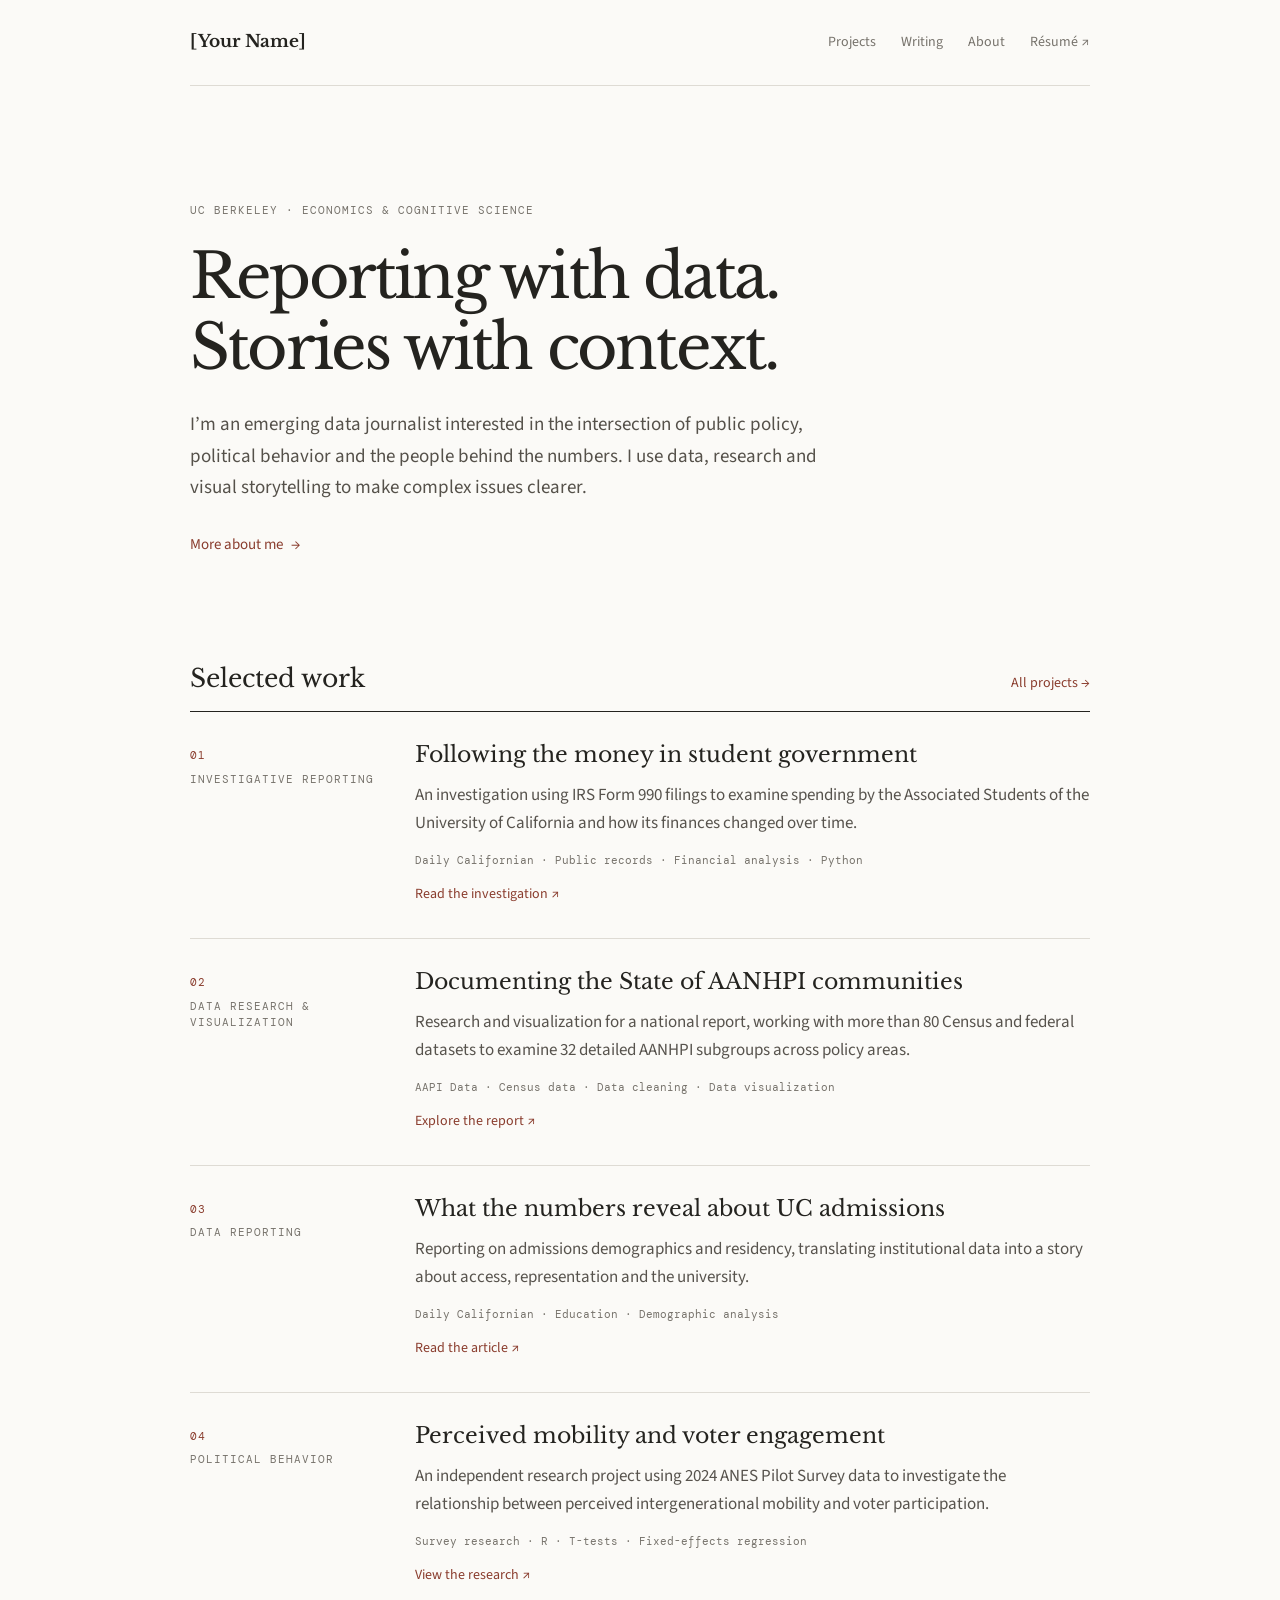
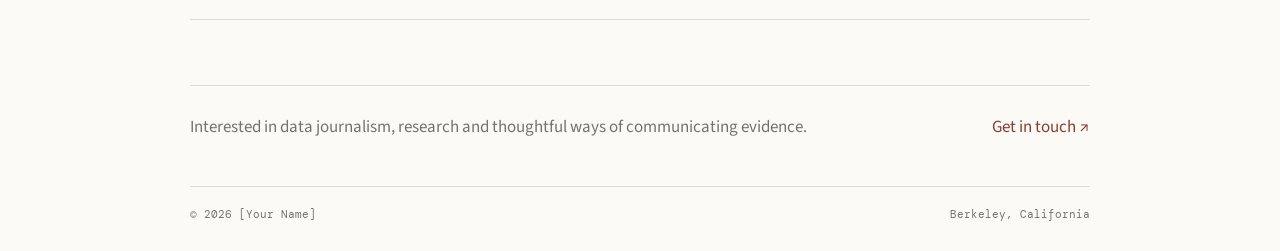
==== index.html @ c2af5e0e "Add files via upload" ====
<!doctype html>
<html lang="en">
<head>
  <meta charset="utf-8">
  <meta name="viewport" content="width=device-width, initial-scale=1">
  <meta name="description" content="Data journalism, research and visual storytelling by [Your Name].">
  <title>[Your Name] — Data Journalism & Research</title>
  <link rel="stylesheet" href="style.css">
</head>
<body>
  <header class="site-header">
    <a class="wordmark" href="index.html">[Your Name]</a>
    <nav aria-label="Main navigation">
      <a href="projects.html">Projects</a>
      <a href="writing.html">Writing</a>
      <a href="about.html">About</a>
      <a href="[RESUME_URL]">Résumé ↗</a>
    </nav>
  </header>

  <main>
    <section class="intro">
      <p class="eyebrow">UC BERKELEY · ECONOMICS & COGNITIVE SCIENCE</p>
      <h1>Reporting with data.<br>Stories with context.</h1>
      <p class="dek">I’m an emerging data journalist interested in the intersection of public policy, political behavior and the people behind the numbers. I use data, research and visual storytelling to make complex issues clearer.</p>
      <p class="text-link"><a href="about.html">More about me <span>→</span></a></p>
    </section>

    <section class="section-block">
      <div class="section-heading">
        <h2>Selected work</h2>
        <a href="projects.html">All projects →</a>
      </div>

      <article class="project-row">
        <div class="project-meta"><span>01</span><span>INVESTIGATIVE REPORTING</span></div>
        <div class="project-content">
          <h3><a href="[ASUC_ARTICLE_URL]">Following the money in student government</a></h3>
          <p>An investigation using IRS Form 990 filings to examine spending by the Associated Students of the University of California and how its finances changed over time.</p>
          <p class="tags">Daily Californian · Public records · Financial analysis · Python</p>
          <a class="small-link" href="[ASUC_ARTICLE_URL]">Read the investigation ↗</a>
        </div>
      </article>

      <article class="project-row">
        <div class="project-meta"><span>02</span><span>DATA RESEARCH & VISUALIZATION</span></div>
        <div class="project-content">
          <h3><a href="[AAPI_REPORT_URL]">Documenting the State of AANHPI communities</a></h3>
          <p>Research and visualization for a national report, working with more than 80 Census and federal datasets to examine 32 detailed AANHPI subgroups across policy areas.</p>
          <p class="tags">AAPI Data · Census data · Data cleaning · Data visualization</p>
          <a class="small-link" href="[AAPI_REPORT_URL]">Explore the report ↗</a>
        </div>
      </article>

      <article class="project-row">
        <div class="project-meta"><span>03</span><span>DATA REPORTING</span></div>
        <div class="project-content">
          <h3><a href="[ADMISSIONS_ARTICLE_URL]">What the numbers reveal about UC admissions</a></h3>
          <p>Reporting on admissions demographics and residency, translating institutional data into a story about access, representation and the university.</p>
          <p class="tags">Daily Californian · Education · Demographic analysis</p>
          <a class="small-link" href="[ADMISSIONS_ARTICLE_URL]">Read the article ↗</a>
        </div>
      </article>

      <article class="project-row">
        <div class="project-meta"><span>04</span><span>POLITICAL BEHAVIOR</span></div>
        <div class="project-content">
          <h3><a href="[ANES_PROJECT_URL]">Perceived mobility and voter engagement</a></h3>
          <p>An independent research project using 2024 ANES Pilot Survey data to investigate the relationship between perceived intergenerational mobility and voter participation.</p>
          <p class="tags">Survey research · R · T-tests · Fixed-effects regression</p>
          <a class="small-link" href="[ANES_PROJECT_URL]">View the research <span>↗</span></a>
        </div>
      </article>
    </section>

    <section class="closing-note">
      <p>Interested in data journalism, research and thoughtful ways of communicating evidence.</p>
      <a href="mailto:[EMAIL_ADDRESS]">Get in touch ↗</a>
    </section>
  </main>

  <footer>
    <span>© 2026 [Your Name]</span>
    <span>Berkeley, California</span>
  </footer>
</body>
</html>
---- style.css ----
@import url('https://fonts.googleapis.com/css2?family=DM+Mono:wght@400;500&family=Libre+Baskerville:wght@400;700&family=Source+Sans+3:wght@400;500;600;700&display=swap');

:root {
  --paper: #fbfaf7;
  --ink: #24231f;
  --muted: #77736c;
  --rule: #dedbd4;
  --accent: #8a3d2e;
  --serif: "Libre Baskerville", Georgia, serif;
  --sans: "Source Sans 3", Arial, sans-serif;
  --mono: "DM Mono", monospace;
}
* { box-sizing: border-box; }
html { scroll-behavior: smooth; }
body { margin: 0; background: var(--paper); color: var(--ink); font-family: var(--sans); font-size: 17px; line-height: 1.65; }
a { color: inherit; text-decoration-thickness: 1px; text-underline-offset: 4px; }
a:hover { color: var(--accent); }
.site-header, main, footer { width: min(900px, calc(100% - 48px)); margin-inline: auto; }
.site-header { min-height: 86px; display: flex; justify-content: space-between; align-items: center; gap: 24px; border-bottom: 1px solid var(--rule); }
.wordmark { font-family: var(--serif); font-size: 17px; font-weight: 700; text-decoration: none; white-space: nowrap; }
nav { display: flex; gap: 25px; flex-wrap: wrap; }
nav a { color: var(--muted); font-size: 14px; text-decoration: none; }
nav a[aria-current="page"] { color: var(--ink); }
.intro { padding: 105px 0 90px; max-width: 710px; }
.eyebrow, .project-meta, .writing-date { color: var(--muted); font: 11px/1.5 var(--mono); letter-spacing: .09em; }
h1, h2, h3 { margin-top: 0; }
h1 { font: 400 clamp(38px, 6vw, 62px)/1.16 var(--serif); letter-spacing: -.045em; margin: 22px 0 25px; }
.dek { max-width: 650px; color: #55514a; font-size: 19px; line-height: 1.65; }
.text-link { margin-top: 30px; font-size: 15px; }
.text-link a, .small-link { color: var(--accent); text-decoration: none; }
.text-link span { padding-left: 5px; }
.section-block { padding: 0 0 65px; }
.section-heading { display: flex; align-items: baseline; justify-content: space-between; border-bottom: 1px solid var(--ink); margin-bottom: 0; }
.section-heading h2 { font: 400 25px var(--serif); margin-bottom: 17px; }
.section-heading > a { font-size: 14px; color: var(--accent); text-decoration: none; }
.project-row { display: grid; grid-template-columns: 190px 1fr; gap: 35px; padding: 28px 0 31px; border-bottom: 1px solid var(--rule); }
.project-meta { display: flex; flex-direction: column; gap: 7px; padding-top: 7px; }
.project-meta span:first-child { color: var(--accent); }
.project-content h2, .project-content h3 { font: 400 22px/1.4 var(--serif); margin: 0 0 10px; }
.project-content h2 a, .project-content h3 a { text-decoration: none; }
.project-content p { margin: 0 0 12px; color: #57534d; }
.project-content .tags { font: 11px var(--mono); color: var(--muted); margin-top: 16px; }
.small-link { display: inline-block; font-size: 14px; margin-top: 3px; }
.closing-note { border-top: 1px solid var(--rule); padding: 27px 0 45px; display: flex; justify-content: space-between; gap: 25px; align-items: baseline; }
.closing-note p { color: var(--muted); margin: 0; }
.closing-note a { color: var(--accent); white-space: nowrap; text-decoration: none; }
footer { border-top: 1px solid var(--rule); padding: 20px 0 30px; display: flex; justify-content: space-between; color: var(--muted); font: 11px var(--mono); }
.page-intro { padding: 85px 0 55px; }
.page-intro h1 { margin-bottom: 18px; }
.page-intro .dek { font-size: 18px; }
.writing-list article { padding: 25px 0 27px; border-bottom: 1px solid var(--rule); }
.writing-date { margin: 0 0 10px; }
.writing-list h2 { font: 400 22px/1.4 var(--serif); margin: 0 0 8px; }
.writing-list h2 a { text-decoration: none; }
.writing-list article > p:last-child { color: #57534d; margin: 0; }
.about-copy { max-width: 690px; padding-bottom: 70px; }
.about-copy p { color: #514e48; }
.about-copy h2 { font: 400 23px var(--serif); margin: 42px 0 12px; }
.skills { font-size: 15px; }
@media (max-width: 650px) {
  .site-header { align-items: flex-start; flex-direction: column; padding: 22px 0 17px; gap: 14px; }
  nav { gap: 17px; }
  .intro { padding: 75px 0 65px; }
  .project-row { grid-template-columns: 1fr; gap: 10px; padding: 23px 0; }
  .project-meta { flex-direction: row; gap: 14px; }
  .closing-note { flex-direction: column; gap: 10px; }
  footer { gap: 12px; flex-wrap: wrap; }
}
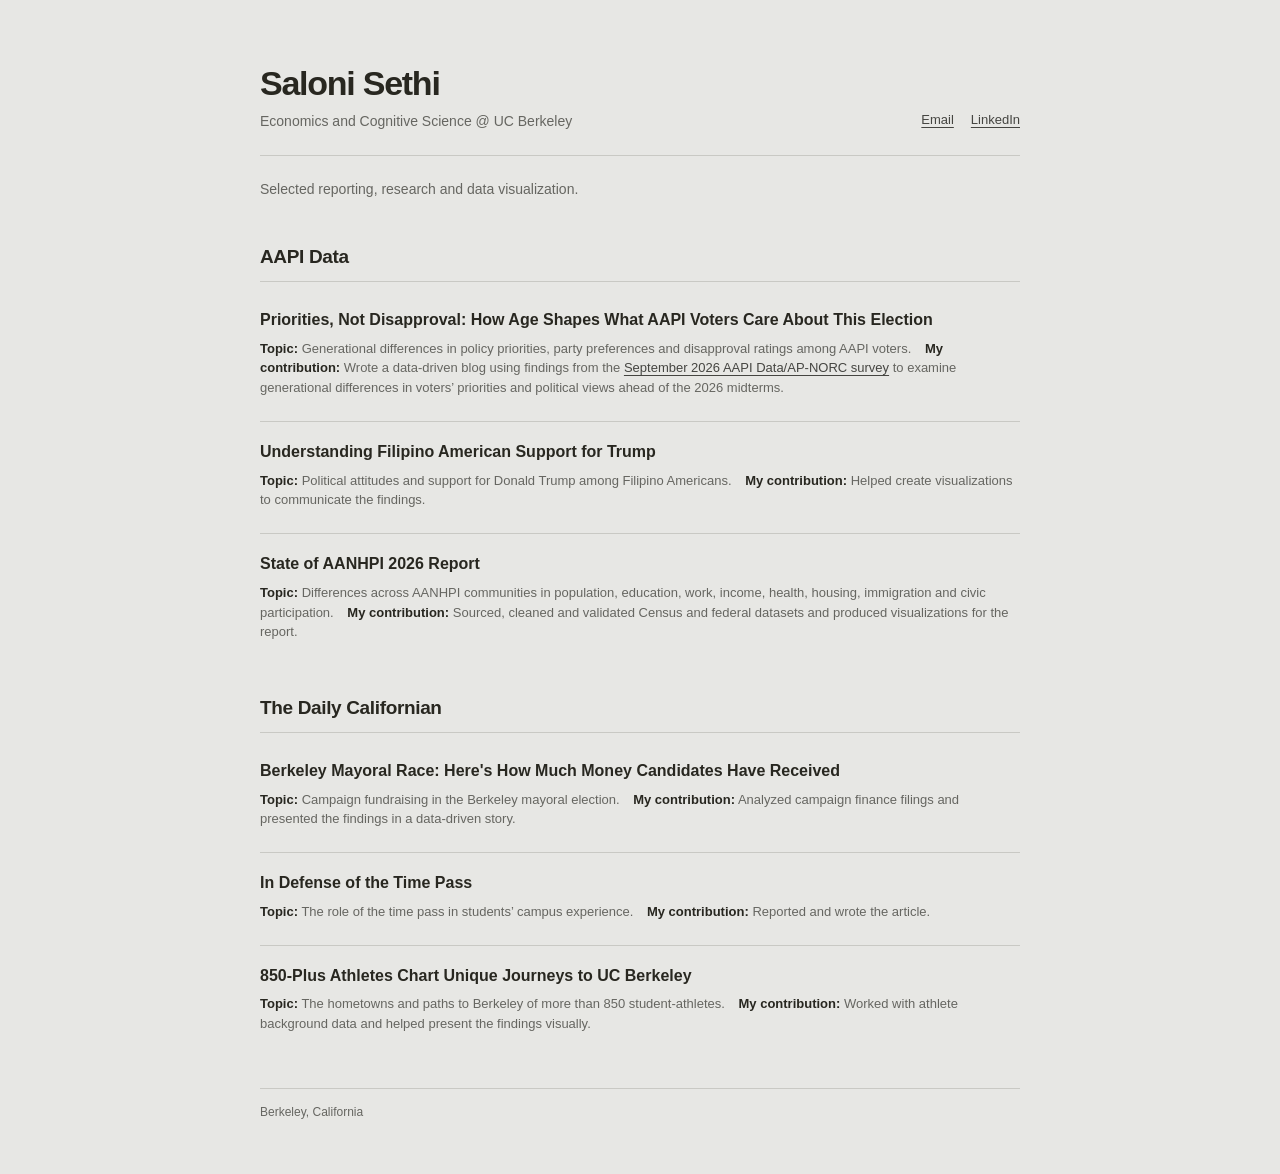
==== commit ac6f9871: "Add files via upload" ====
--- a/index.html
+++ b/index.html
@@ -3,85 +3,66 @@
 <head>
   <meta charset="utf-8">
   <meta name="viewport" content="width=device-width, initial-scale=1">
-  <meta name="description" content="Data journalism, research and visual storytelling by [Your Name].">
-  <title>[Your Name] — Data Journalism & Research</title>
+  <meta name="description" content="Selected reporting, data work and visualizations by Saloni Sethi.">
+  <title>Saloni Sethi</title>
   <link rel="stylesheet" href="style.css">
 </head>
 <body>
-  <header class="site-header">
-    <a class="wordmark" href="index.html">[Your Name]</a>
-    <nav aria-label="Main navigation">
-      <a href="projects.html">Projects</a>
-      <a href="writing.html">Writing</a>
-      <a href="about.html">About</a>
-      <a href="[RESUME_URL]">Résumé ↗</a>
-    </nav>
-  </header>
+  <main class="page">
+    <header class="masthead">
+      <div>
+        <h1>Saloni Sethi</h1>
+        <p class="subtitle">Economics and Cognitive Science @ UC Berkeley</p>
+      </div>
+      <nav aria-label="Contact links">
+        <a href="mailto:saloni.1sethi@gmail.com">Email</a>
+        <a href="https://www.linkedin.com/in/saloni-sethi720">LinkedIn</a>
+      </nav>
+    </header>
 
-  <main>
-    <section class="intro">
-      <p class="eyebrow">UC BERKELEY · ECONOMICS & COGNITIVE SCIENCE</p>
-      <h1>Reporting with data.<br>Stories with context.</h1>
-      <p class="dek">I’m an emerging data journalist interested in the intersection of public policy, political behavior and the people behind the numbers. I use data, research and visual storytelling to make complex issues clearer.</p>
-      <p class="text-link"><a href="about.html">More about me <span>→</span></a></p>
+    <p class="intro">Selected reporting, research and data visualization.</p>
+
+    <section aria-labelledby="aapi-heading">
+      <h2 id="aapi-heading">AAPI Data</h2>
+      <div class="work-list">
+        <article class="work">
+          <h3><a href="https://aapidata.com/blog/priorities-not-disapproval-how-age-shapes-what-aapi-voters-care-about-this-election/">Priorities, Not Disapproval: How Age Shapes What AAPI Voters Care About This Election</a></h3>
+          <p><span class="label">Topic:</span> Generational differences in policy priorities, party preferences and disapproval ratings among AAPI voters. <span class="label contribution-label">My contribution:</span> Wrote a data-driven blog using findings from the <a href="https://aapidata.com/surveys/aapi-data-ap-norc-survey-october-2026">September 2026 AAPI Data/AP-NORC survey</a> to examine generational differences in voters’ priorities and political views ahead of the 2026 midterms.</p>
+        </article>
+
+        <article class="work">
+          <h3><a href="https://aapidata.com/blog/understanding-filipino-american-support-for-trump">Understanding Filipino American Support for Trump</a></h3>
+          <p><span class="label">Topic:</span> Political attitudes and support for Donald Trump among Filipino Americans. <span class="label contribution-label">My contribution:</span> Helped create visualizations to communicate the findings.</p>
+        </article>
+
+        <article class="work">
+          <h3><a href="https://aapidata.com/featured/state-of-aanhpis-report-2026/#findings-demo">State of AANHPI 2026 Report</a></h3>
+          <p><span class="label">Topic:</span> Differences across AANHPI communities in population, education, work, income, health, housing, immigration and civic participation. <span class="label contribution-label">My contribution:</span> Sourced, cleaned and validated Census and federal datasets and produced visualizations for the report.</p>
+        </article>
+      </div>
     </section>
 
-    <section class="section-block">
-      <div class="section-heading">
-        <h2>Selected work</h2>
-        <a href="projects.html">All projects →</a>
+    <section aria-labelledby="dailycal-heading">
+      <h2 id="dailycal-heading">The Daily Californian</h2>
+      <div class="work-list">
+        <article class="work">
+          <h3><a href="https://www.dailycal.org/news/city/elections/berkeley-mayoral-race-here-s-how-much-money-candidates-have-received/article_59c3276c-9a37-11ef-8876-6bbfaab91cd0.html">Berkeley Mayoral Race: Here's How Much Money Candidates Have Received</a></h3>
+          <p><span class="label">Topic:</span> Campaign fundraising in the Berkeley mayoral election. <span class="label contribution-label">My contribution:</span> Analyzed campaign finance filings and presented the findings in a data-driven story.</p>
+        </article>
+
+        <article class="work">
+          <h3><a href="https://www.dailycal.org/in-defense-of-the-time-pass/article_cc01be90-e2e9-4aae-90ae-5d564c767280.html">In Defense of the Time Pass</a></h3>
+          <p><span class="label">Topic:</span> The role of the time pass in students’ campus experience. <span class="label contribution-label">My contribution:</span> Reported and wrote the article.</p>
+        </article>
+
+        <article class="work">
+          <h3><a href="https://www.dailycal.org/projects/campus/850-plus-athletes-chart-unique-journeys-to-uc-berkeley/article_7583424e-1a75-4bae-b1a7-0040a3320d02.html">850-Plus Athletes Chart Unique Journeys to UC Berkeley</a></h3>
+          <p><span class="label">Topic:</span> The hometowns and paths to Berkeley of more than 850 student-athletes. <span class="label contribution-label">My contribution:</span> Worked with athlete background data and helped present the findings visually.</p>
+        </article>
       </div>
-
-      <article class="project-row">
-        <div class="project-meta"><span>01</span><span>INVESTIGATIVE REPORTING</span></div>
-        <div class="project-content">
-          <h3><a href="[ASUC_ARTICLE_URL]">Following the money in student government</a></h3>
-          <p>An investigation using IRS Form 990 filings to examine spending by the Associated Students of the University of California and how its finances changed over time.</p>
-          <p class="tags">Daily Californian · Public records · Financial analysis · Python</p>
-          <a class="small-link" href="[ASUC_ARTICLE_URL]">Read the investigation ↗</a>
-        </div>
-      </article>
-
-      <article class="project-row">
-        <div class="project-meta"><span>02</span><span>DATA RESEARCH & VISUALIZATION</span></div>
-        <div class="project-content">
-          <h3><a href="[AAPI_REPORT_URL]">Documenting the State of AANHPI communities</a></h3>
-          <p>Research and visualization for a national report, working with more than 80 Census and federal datasets to examine 32 detailed AANHPI subgroups across policy areas.</p>
-          <p class="tags">AAPI Data · Census data · Data cleaning · Data visualization</p>
-          <a class="small-link" href="[AAPI_REPORT_URL]">Explore the report ↗</a>
-        </div>
-      </article>
-
-      <article class="project-row">
-        <div class="project-meta"><span>03</span><span>DATA REPORTING</span></div>
-        <div class="project-content">
-          <h3><a href="[ADMISSIONS_ARTICLE_URL]">What the numbers reveal about UC admissions</a></h3>
-          <p>Reporting on admissions demographics and residency, translating institutional data into a story about access, representation and the university.</p>
-          <p class="tags">Daily Californian · Education · Demographic analysis</p>
-          <a class="small-link" href="[ADMISSIONS_ARTICLE_URL]">Read the article ↗</a>
-        </div>
-      </article>
-
-      <article class="project-row">
-        <div class="project-meta"><span>04</span><span>POLITICAL BEHAVIOR</span></div>
-        <div class="project-content">
-          <h3><a href="[ANES_PROJECT_URL]">Perceived mobility and voter engagement</a></h3>
-          <p>An independent research project using 2024 ANES Pilot Survey data to investigate the relationship between perceived intergenerational mobility and voter participation.</p>
-          <p class="tags">Survey research · R · T-tests · Fixed-effects regression</p>
-          <a class="small-link" href="[ANES_PROJECT_URL]">View the research <span>↗</span></a>
-        </div>
-      </article>
     </section>
 
-    <section class="closing-note">
-      <p>Interested in data journalism, research and thoughtful ways of communicating evidence.</p>
-      <a href="mailto:[EMAIL_ADDRESS]">Get in touch ↗</a>
-    </section>
+    <footer>Berkeley, California</footer>
   </main>
-
-  <footer>
-    <span>© 2026 [Your Name]</span>
-    <span>Berkeley, California</span>
-  </footer>
 </body>
 </html>
--- a/style.css
+++ b/style.css
@@ -1,68 +1,72 @@
-@import url('https://fonts.googleapis.com/css2?family=DM+Mono:wght@400;500&family=Libre+Baskerville:wght@400;700&family=Source+Sans+3:wght@400;500;600;700&display=swap');
-
 :root {
-  --paper: #fbfaf7;
-  --ink: #24231f;
-  --muted: #77736c;
-  --rule: #dedbd4;
-  --accent: #8a3d2e;
-  --serif: "Libre Baskerville", Georgia, serif;
-  --sans: "Source Sans 3", Arial, sans-serif;
-  --mono: "DM Mono", monospace;
+  color-scheme: light;
+  --paper: #e7e7e4;
+  --ink: #282720;
+  --muted: #666661;
+  --rule: #c9c9c4;
+  --link: #454541;
 }
 * { box-sizing: border-box; }
-html { scroll-behavior: smooth; }
-body { margin: 0; background: var(--paper); color: var(--ink); font-family: var(--sans); font-size: 17px; line-height: 1.65; }
-a { color: inherit; text-decoration-thickness: 1px; text-underline-offset: 4px; }
-a:hover { color: var(--accent); }
-.site-header, main, footer { width: min(900px, calc(100% - 48px)); margin-inline: auto; }
-.site-header { min-height: 86px; display: flex; justify-content: space-between; align-items: center; gap: 24px; border-bottom: 1px solid var(--rule); }
-.wordmark { font-family: var(--serif); font-size: 17px; font-weight: 700; text-decoration: none; white-space: nowrap; }
-nav { display: flex; gap: 25px; flex-wrap: wrap; }
-nav a { color: var(--muted); font-size: 14px; text-decoration: none; }
-nav a[aria-current="page"] { color: var(--ink); }
-.intro { padding: 105px 0 90px; max-width: 710px; }
-.eyebrow, .project-meta, .writing-date { color: var(--muted); font: 11px/1.5 var(--mono); letter-spacing: .09em; }
-h1, h2, h3 { margin-top: 0; }
-h1 { font: 400 clamp(38px, 6vw, 62px)/1.16 var(--serif); letter-spacing: -.045em; margin: 22px 0 25px; }
-.dek { max-width: 650px; color: #55514a; font-size: 19px; line-height: 1.65; }
-.text-link { margin-top: 30px; font-size: 15px; }
-.text-link a, .small-link { color: var(--accent); text-decoration: none; }
-.text-link span { padding-left: 5px; }
-.section-block { padding: 0 0 65px; }
-.section-heading { display: flex; align-items: baseline; justify-content: space-between; border-bottom: 1px solid var(--ink); margin-bottom: 0; }
-.section-heading h2 { font: 400 25px var(--serif); margin-bottom: 17px; }
-.section-heading > a { font-size: 14px; color: var(--accent); text-decoration: none; }
-.project-row { display: grid; grid-template-columns: 190px 1fr; gap: 35px; padding: 28px 0 31px; border-bottom: 1px solid var(--rule); }
-.project-meta { display: flex; flex-direction: column; gap: 7px; padding-top: 7px; }
-.project-meta span:first-child { color: var(--accent); }
-.project-content h2, .project-content h3 { font: 400 22px/1.4 var(--serif); margin: 0 0 10px; }
-.project-content h2 a, .project-content h3 a { text-decoration: none; }
-.project-content p { margin: 0 0 12px; color: #57534d; }
-.project-content .tags { font: 11px var(--mono); color: var(--muted); margin-top: 16px; }
-.small-link { display: inline-block; font-size: 14px; margin-top: 3px; }
-.closing-note { border-top: 1px solid var(--rule); padding: 27px 0 45px; display: flex; justify-content: space-between; gap: 25px; align-items: baseline; }
-.closing-note p { color: var(--muted); margin: 0; }
-.closing-note a { color: var(--accent); white-space: nowrap; text-decoration: none; }
-footer { border-top: 1px solid var(--rule); padding: 20px 0 30px; display: flex; justify-content: space-between; color: var(--muted); font: 11px var(--mono); }
-.page-intro { padding: 85px 0 55px; }
-.page-intro h1 { margin-bottom: 18px; }
-.page-intro .dek { font-size: 18px; }
-.writing-list article { padding: 25px 0 27px; border-bottom: 1px solid var(--rule); }
-.writing-date { margin: 0 0 10px; }
-.writing-list h2 { font: 400 22px/1.4 var(--serif); margin: 0 0 8px; }
-.writing-list h2 a { text-decoration: none; }
-.writing-list article > p:last-child { color: #57534d; margin: 0; }
-.about-copy { max-width: 690px; padding-bottom: 70px; }
-.about-copy p { color: #514e48; }
-.about-copy h2 { font: 400 23px var(--serif); margin: 42px 0 12px; }
-.skills { font-size: 15px; }
-@media (max-width: 650px) {
-  .site-header { align-items: flex-start; flex-direction: column; padding: 22px 0 17px; gap: 14px; }
-  nav { gap: 17px; }
-  .intro { padding: 75px 0 65px; }
-  .project-row { grid-template-columns: 1fr; gap: 10px; padding: 23px 0; }
-  .project-meta { flex-direction: row; gap: 14px; }
-  .closing-note { flex-direction: column; gap: 10px; }
-  footer { gap: 12px; flex-wrap: wrap; }
+html { background: var(--paper); }
+body {
+  margin: 0;
+  background: var(--paper);
+  color: var(--ink);
+  font-family: Helvetica, Arial, sans-serif;
+  font-size: 15px;
+  line-height: 1.58;
+  -webkit-font-smoothing: antialiased;
 }
+.page {
+  width: min(100% - 56px, 760px);
+  margin: 0 auto;
+  padding: 64px 0 52px;
+}
+.masthead {
+  display: flex;
+  align-items: flex-end;
+  justify-content: space-between;
+  gap: 24px;
+  padding-bottom: 23px;
+  border-bottom: 1px solid var(--rule);
+}
+h1 {
+  margin: 0;
+  font-size: 34px;
+  line-height: 1.12;
+  letter-spacing: -1.25px;
+  font-weight: 600;
+}
+.subtitle { margin: 8px 0 0; color: var(--muted); font-size: 14px; }
+nav { display: flex; gap: 17px; padding-bottom: 2px; white-space: nowrap; }
+nav a { font-size: 13px; }
+a { color: var(--link); text-decoration-thickness: 1px; text-underline-offset: 3px; }
+a:hover { color: var(--ink); }
+.intro { margin: 22px 0 45px; color: var(--muted); font-size: 14px; }
+section { margin: 0 0 47px; }
+h2 {
+  margin: 0 0 8px;
+  padding-bottom: 11px;
+  border-bottom: 1px solid var(--rule);
+  font-size: 19px;
+  line-height: 1.3;
+  font-weight: 600;
+  letter-spacing: -.35px;
+}
+.work { padding: 19px 0 20px; border-bottom: 1px solid rgba(190,190,185,.72); }
+.work:last-child { border-bottom: 0; padding-bottom: 4px; }
+h3 { margin: 0 0 7px; font-size: 16px; line-height: 1.42; font-weight: 600; }
+h3 a { color: var(--ink); text-decoration: none; }
+h3 a:hover { text-decoration: underline; }
+.work p { margin: 3px 0; color: var(--muted); font-size: 13px; line-height: 1.52; }
+.label { color: var(--ink); font-weight: 600; }
+.contribution-label { margin-left: 10px; }
+footer { margin-top: 14px; padding-top: 14px; border-top: 1px solid var(--rule); color: var(--muted); font-size: 12px; }
+@media (max-width: 600px) {
+  .page { width: min(100% - 36px, 760px); padding-top: 38px; }
+  .masthead { align-items: flex-start; flex-direction: column; gap: 13px; }
+  h1 { font-size: 30px; }
+  .intro { margin: 19px 0 37px; }
+  .contribution-label { margin-left: 7px; }
+  section { margin-bottom: 38px; }
+}
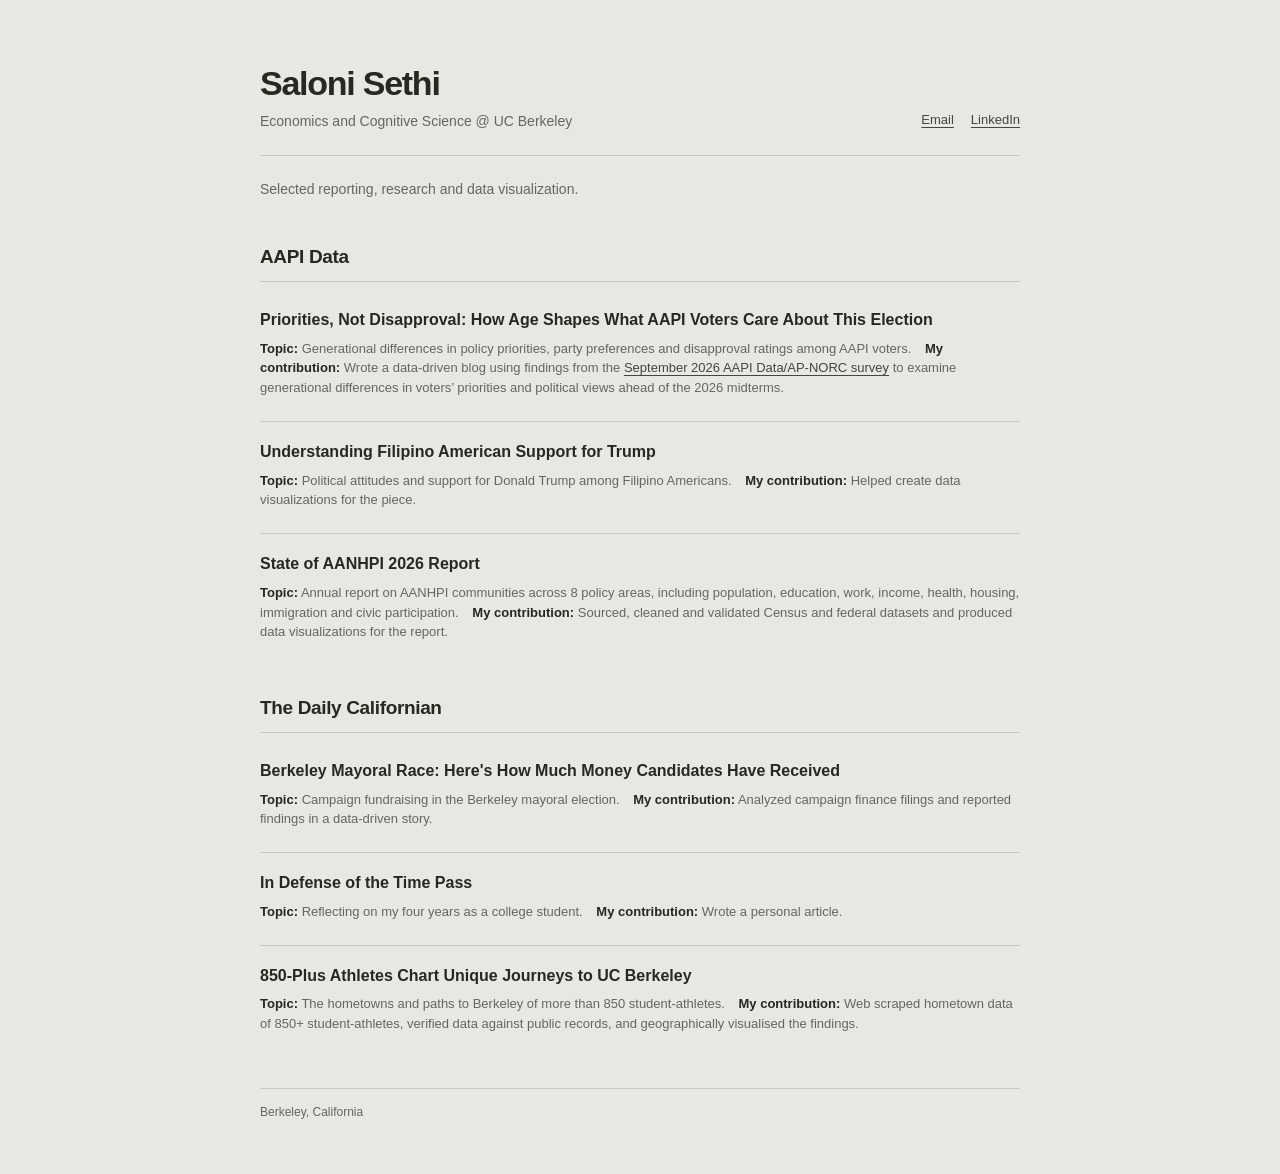
==== commit 89b25782: "Refine contributions descriptions in index.html" ====
--- a/index.html
+++ b/index.html
@@ -32,12 +32,12 @@
 
         <article class="work">
           <h3><a href="https://aapidata.com/blog/understanding-filipino-american-support-for-trump">Understanding Filipino American Support for Trump</a></h3>
-          <p><span class="label">Topic:</span> Political attitudes and support for Donald Trump among Filipino Americans. <span class="label contribution-label">My contribution:</span> Helped create visualizations to communicate the findings.</p>
+          <p><span class="label">Topic:</span> Political attitudes and support for Donald Trump among Filipino Americans. <span class="label contribution-label">My contribution:</span> Helped create data visualizations for the piece.</p>
         </article>
 
         <article class="work">
           <h3><a href="https://aapidata.com/featured/state-of-aanhpis-report-2026/#findings-demo">State of AANHPI 2026 Report</a></h3>
-          <p><span class="label">Topic:</span> Differences across AANHPI communities in population, education, work, income, health, housing, immigration and civic participation. <span class="label contribution-label">My contribution:</span> Sourced, cleaned and validated Census and federal datasets and produced visualizations for the report.</p>
+          <p><span class="label">Topic:</span> Annual report on AANHPI communities across 8 policy areas, including population, education, work, income, health, housing, immigration and civic participation. <span class="label contribution-label">My contribution:</span> Sourced, cleaned and validated Census and federal datasets and produced data visualizations for the report.</p>
         </article>
       </div>
     </section>
@@ -47,17 +47,17 @@
       <div class="work-list">
         <article class="work">
           <h3><a href="https://www.dailycal.org/news/city/elections/berkeley-mayoral-race-here-s-how-much-money-candidates-have-received/article_59c3276c-9a37-11ef-8876-6bbfaab91cd0.html">Berkeley Mayoral Race: Here's How Much Money Candidates Have Received</a></h3>
-          <p><span class="label">Topic:</span> Campaign fundraising in the Berkeley mayoral election. <span class="label contribution-label">My contribution:</span> Analyzed campaign finance filings and presented the findings in a data-driven story.</p>
+          <p><span class="label">Topic:</span> Campaign fundraising in the Berkeley mayoral election. <span class="label contribution-label">My contribution:</span> Analyzed campaign finance filings and reported findings in a data-driven story.</p>
         </article>
 
         <article class="work">
           <h3><a href="https://www.dailycal.org/in-defense-of-the-time-pass/article_cc01be90-e2e9-4aae-90ae-5d564c767280.html">In Defense of the Time Pass</a></h3>
-          <p><span class="label">Topic:</span> The role of the time pass in students’ campus experience. <span class="label contribution-label">My contribution:</span> Reported and wrote the article.</p>
+          <p><span class="label">Topic:</span> Reflecting on my four years as a college student. <span class="label contribution-label">My contribution:</span> Wrote a personal article.</p>
         </article>
 
         <article class="work">
           <h3><a href="https://www.dailycal.org/projects/campus/850-plus-athletes-chart-unique-journeys-to-uc-berkeley/article_7583424e-1a75-4bae-b1a7-0040a3320d02.html">850-Plus Athletes Chart Unique Journeys to UC Berkeley</a></h3>
-          <p><span class="label">Topic:</span> The hometowns and paths to Berkeley of more than 850 student-athletes. <span class="label contribution-label">My contribution:</span> Worked with athlete background data and helped present the findings visually.</p>
+          <p><span class="label">Topic:</span> The hometowns and paths to Berkeley of more than 850 student-athletes. <span class="label contribution-label">My contribution:</span> Web scraped hometown data of 850+ student-athletes, verified data against public records, and geographically visualised the findings.</p>
         </article>
       </div>
     </section>
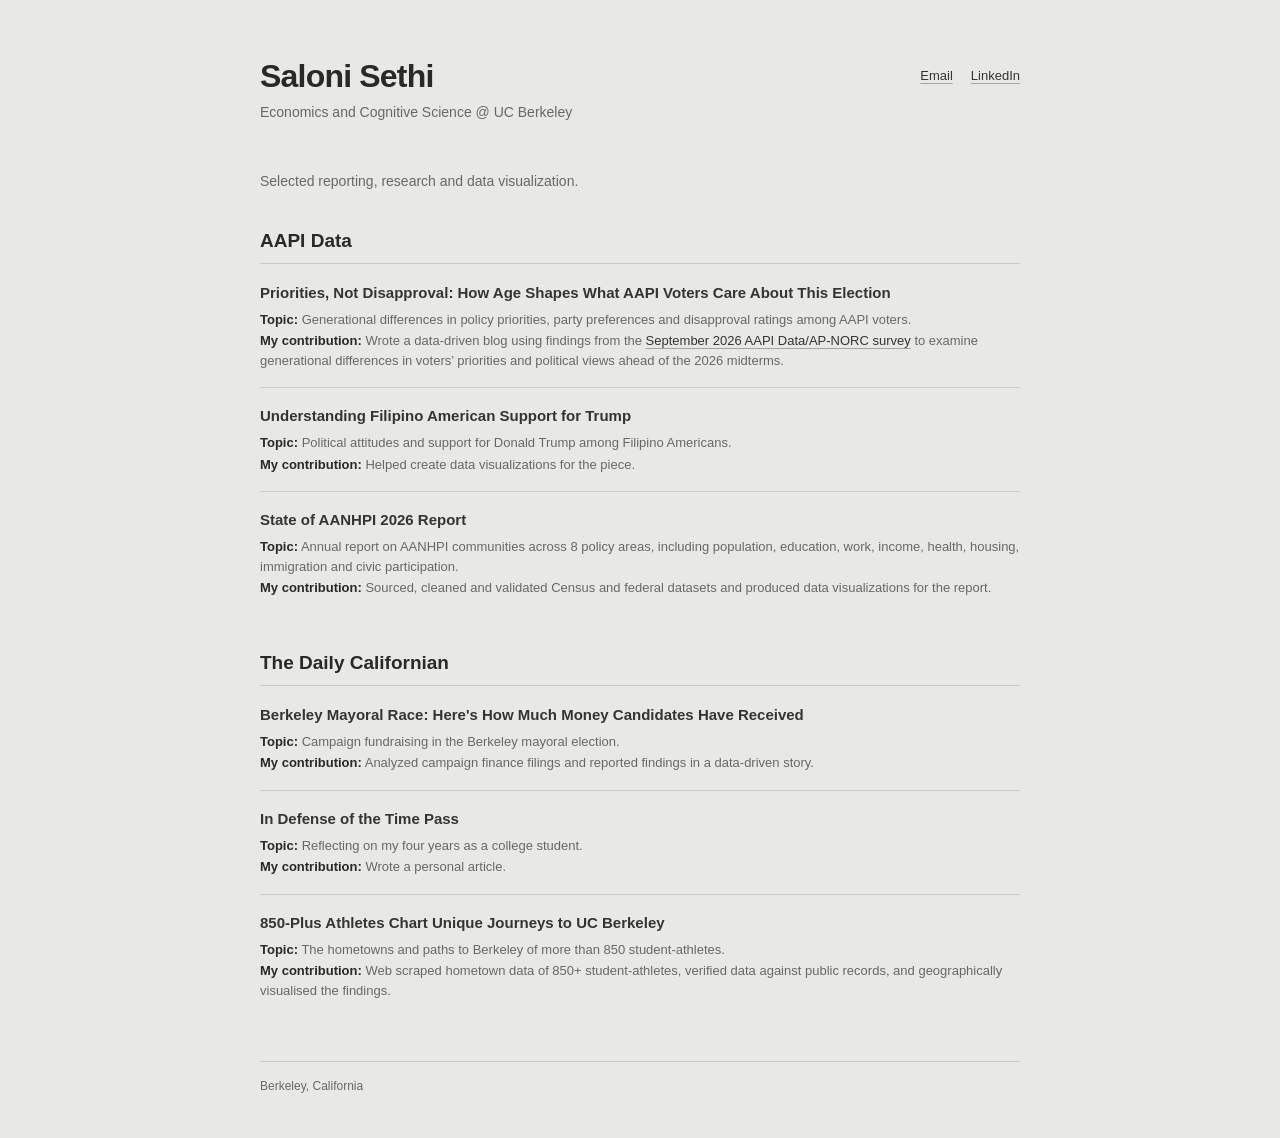
==== commit aab2c5bd: "Add files via upload" ====
--- a/index.html
+++ b/index.html
@@ -3,63 +3,67 @@
 <head>
   <meta charset="utf-8">
   <meta name="viewport" content="width=device-width, initial-scale=1">
-  <meta name="description" content="Selected reporting, data work and visualizations by Saloni Sethi.">
+  <meta name="description" content="Selected reporting, research and data visualization by Saloni Sethi.">
   <title>Saloni Sethi</title>
   <link rel="stylesheet" href="style.css">
 </head>
 <body>
   <main class="page">
-    <header class="masthead">
+    <header class="site-header">
       <div>
         <h1>Saloni Sethi</h1>
-        <p class="subtitle">Economics and Cognitive Science @ UC Berkeley</p>
+        <p class="degree">Economics and Cognitive Science @ UC Berkeley</p>
       </div>
-      <nav aria-label="Contact links">
+      <nav class="contact" aria-label="Contact links">
         <a href="mailto:saloni.1sethi@gmail.com">Email</a>
-        <a href="https://www.linkedin.com/in/saloni-sethi720">LinkedIn</a>
+        <a href="https://www.linkedin.com/in/saloni-sethi720" target="_blank" rel="noreferrer">LinkedIn</a>
       </nav>
     </header>
 
     <p class="intro">Selected reporting, research and data visualization.</p>
 
-    <section aria-labelledby="aapi-heading">
-      <h2 id="aapi-heading">AAPI Data</h2>
-      <div class="work-list">
-        <article class="work">
-          <h3><a href="https://aapidata.com/blog/priorities-not-disapproval-how-age-shapes-what-aapi-voters-care-about-this-election/">Priorities, Not Disapproval: How Age Shapes What AAPI Voters Care About This Election</a></h3>
-          <p><span class="label">Topic:</span> Generational differences in policy priorities, party preferences and disapproval ratings among AAPI voters. <span class="label contribution-label">My contribution:</span> Wrote a data-driven blog using findings from the <a href="https://aapidata.com/surveys/aapi-data-ap-norc-survey-october-2026">September 2026 AAPI Data/AP-NORC survey</a> to examine generational differences in voters’ priorities and political views ahead of the 2026 midterms.</p>
-        </article>
+    <section class="work-section">
+      <h2>AAPI Data</h2>
 
-        <article class="work">
-          <h3><a href="https://aapidata.com/blog/understanding-filipino-american-support-for-trump">Understanding Filipino American Support for Trump</a></h3>
-          <p><span class="label">Topic:</span> Political attitudes and support for Donald Trump among Filipino Americans. <span class="label contribution-label">My contribution:</span> Helped create data visualizations for the piece.</p>
-        </article>
+      <article class="work-item">
+        <h3><a href="https://aapidata.com/blog/priorities-not-disapproval-how-age-shapes-what-aapi-voters-care-about-this-election/" target="_blank" rel="noreferrer">Priorities, Not Disapproval: How Age Shapes What AAPI Voters Care About This Election</a></h3>
+        <p class="detail"><strong>Topic:</strong> Generational differences in policy priorities, party preferences and disapproval ratings among AAPI voters.</p>
+        <p class="detail"><strong>My contribution:</strong> Wrote a data-driven blog using findings from the <a href="https://aapidata.com/surveys/aapi-data-ap-norc-survey-october-2026" target="_blank" rel="noreferrer">September 2026 AAPI Data/AP-NORC survey</a> to examine generational differences in voters’ priorities and political views ahead of the 2026 midterms.</p>
+      </article>
 
-        <article class="work">
-          <h3><a href="https://aapidata.com/featured/state-of-aanhpis-report-2026/#findings-demo">State of AANHPI 2026 Report</a></h3>
-          <p><span class="label">Topic:</span> Annual report on AANHPI communities across 8 policy areas, including population, education, work, income, health, housing, immigration and civic participation. <span class="label contribution-label">My contribution:</span> Sourced, cleaned and validated Census and federal datasets and produced data visualizations for the report.</p>
-        </article>
-      </div>
+      <article class="work-item">
+        <h3><a href="https://aapidata.com/blog/understanding-filipino-american-support-for-trump" target="_blank" rel="noreferrer">Understanding Filipino American Support for Trump</a></h3>
+        <p class="detail"><strong>Topic:</strong> Political attitudes and support for Donald Trump among Filipino Americans.</p>
+        <p class="detail"><strong>My contribution:</strong> Helped create data visualizations for the piece.</p>
+      </article>
+
+      <article class="work-item">
+        <h3><a href="https://aapidata.com/featured/state-of-aanhpis-report-2026/#findings-demo" target="_blank" rel="noreferrer">State of AANHPI 2026 Report</a></h3>
+        <p class="detail"><strong>Topic:</strong> Annual report on AANHPI communities across 8 policy areas, including population, education, work, income, health, housing, immigration and civic participation.</p>
+        <p class="detail"><strong>My contribution:</strong> Sourced, cleaned and validated Census and federal datasets and produced data visualizations for the report.</p>
+      </article>
     </section>
 
-    <section aria-labelledby="dailycal-heading">
-      <h2 id="dailycal-heading">The Daily Californian</h2>
-      <div class="work-list">
-        <article class="work">
-          <h3><a href="https://www.dailycal.org/news/city/elections/berkeley-mayoral-race-here-s-how-much-money-candidates-have-received/article_59c3276c-9a37-11ef-8876-6bbfaab91cd0.html">Berkeley Mayoral Race: Here's How Much Money Candidates Have Received</a></h3>
-          <p><span class="label">Topic:</span> Campaign fundraising in the Berkeley mayoral election. <span class="label contribution-label">My contribution:</span> Analyzed campaign finance filings and reported findings in a data-driven story.</p>
-        </article>
+    <section class="work-section">
+      <h2>The Daily Californian</h2>
 
-        <article class="work">
-          <h3><a href="https://www.dailycal.org/in-defense-of-the-time-pass/article_cc01be90-e2e9-4aae-90ae-5d564c767280.html">In Defense of the Time Pass</a></h3>
-          <p><span class="label">Topic:</span> Reflecting on my four years as a college student. <span class="label contribution-label">My contribution:</span> Wrote a personal article.</p>
-        </article>
+      <article class="work-item">
+        <h3><a href="https://www.dailycal.org/news/city/elections/berkeley-mayoral-race-here-s-how-much-money-candidates-have-received/article_59c3276c-9a37-11ef-8876-6bbfaab91cd0.html" target="_blank" rel="noreferrer">Berkeley Mayoral Race: Here's How Much Money Candidates Have Received</a></h3>
+        <p class="detail"><strong>Topic:</strong> Campaign fundraising in the Berkeley mayoral election.</p>
+        <p class="detail"><strong>My contribution:</strong> Analyzed campaign finance filings and reported findings in a data-driven story.</p>
+      </article>
 
-        <article class="work">
-          <h3><a href="https://www.dailycal.org/projects/campus/850-plus-athletes-chart-unique-journeys-to-uc-berkeley/article_7583424e-1a75-4bae-b1a7-0040a3320d02.html">850-Plus Athletes Chart Unique Journeys to UC Berkeley</a></h3>
-          <p><span class="label">Topic:</span> The hometowns and paths to Berkeley of more than 850 student-athletes. <span class="label contribution-label">My contribution:</span> Web scraped hometown data of 850+ student-athletes, verified data against public records, and geographically visualised the findings.</p>
-        </article>
-      </div>
+      <article class="work-item">
+        <h3><a href="https://www.dailycal.org/in-defense-of-the-time-pass/article_cc01be90-e2e9-4aae-90ae-5d564c767280.html" target="_blank" rel="noreferrer">In Defense of the Time Pass</a></h3>
+        <p class="detail"><strong>Topic:</strong> Reflecting on my four years as a college student.</p>
+        <p class="detail"><strong>My contribution:</strong> Wrote a personal article.</p>
+      </article>
+
+      <article class="work-item">
+        <h3><a href="https://www.dailycal.org/projects/campus/850-plus-athletes-chart-unique-journeys-to-uc-berkeley/article_7583424e-1a75-4bae-b1a7-0040a3320d02.html" target="_blank" rel="noreferrer">850-Plus Athletes Chart Unique Journeys to UC Berkeley</a></h3>
+        <p class="detail"><strong>Topic:</strong> The hometowns and paths to Berkeley of more than 850 student-athletes.</p>
+        <p class="detail"><strong>My contribution:</strong> Web scraped hometown data of 850+ student-athletes, verified data against public records, and geographically visualised the findings.</p>
+      </article>
     </section>
 
     <footer>Berkeley, California</footer>
--- a/style.css
+++ b/style.css
@@ -1,72 +1,163 @@
+* {
+  box-sizing: border-box;
+}
+
 :root {
-  color-scheme: light;
-  --paper: #e7e7e4;
-  --ink: #282720;
-  --muted: #666661;
-  --rule: #c9c9c4;
-  --link: #454541;
+  --background: #e8e8e6;
+  --text: #292927;
+  --muted: #686864;
+  --rule: #c9c9c5;
+  --link: #343431;
 }
-* { box-sizing: border-box; }
-html { background: var(--paper); }
+
+html {
+  background: var(--background);
+}
+
 body {
   margin: 0;
-  background: var(--paper);
-  color: var(--ink);
+  background: var(--background);
+  color: var(--text);
   font-family: Helvetica, Arial, sans-serif;
   font-size: 15px;
-  line-height: 1.58;
+  line-height: 1.55;
   -webkit-font-smoothing: antialiased;
 }
+
 .page {
-  width: min(100% - 56px, 760px);
+  width: min(760px, calc(100% - 48px));
   margin: 0 auto;
-  padding: 64px 0 52px;
+  padding: 58px 0 42px;
 }
-.masthead {
+
+.site-header {
   display: flex;
-  align-items: flex-end;
+  align-items: flex-start;
   justify-content: space-between;
   gap: 24px;
-  padding-bottom: 23px;
-  border-bottom: 1px solid var(--rule);
 }
+
 h1 {
   margin: 0;
-  font-size: 34px;
-  line-height: 1.12;
-  letter-spacing: -1.25px;
+  font-size: 32px;
+  line-height: 1.15;
   font-weight: 600;
+  letter-spacing: -0.8px;
 }
-.subtitle { margin: 8px 0 0; color: var(--muted); font-size: 14px; }
-nav { display: flex; gap: 17px; padding-bottom: 2px; white-space: nowrap; }
-nav a { font-size: 13px; }
-a { color: var(--link); text-decoration-thickness: 1px; text-underline-offset: 3px; }
-a:hover { color: var(--ink); }
-.intro { margin: 22px 0 45px; color: var(--muted); font-size: 14px; }
-section { margin: 0 0 47px; }
+
+.degree {
+  margin: 7px 0 0;
+  color: var(--muted);
+  font-size: 14px;
+}
+
+.contact {
+  display: flex;
+  gap: 18px;
+  padding-top: 8px;
+  white-space: nowrap;
+  font-size: 13px;
+}
+
+a {
+  color: var(--link);
+  text-decoration: underline;
+  text-decoration-color: #a5a5a0;
+  text-underline-offset: 3px;
+}
+
+a:hover {
+  text-decoration-color: currentColor;
+}
+
+.intro {
+  margin: 48px 0 36px;
+  color: var(--muted);
+  font-size: 14px;
+}
+
+.work-section {
+  margin: 0 0 36px;
+}
+
 h2 {
-  margin: 0 0 8px;
-  padding-bottom: 11px;
+  margin: 0 0 18px;
+  padding-bottom: 9px;
   border-bottom: 1px solid var(--rule);
   font-size: 19px;
   line-height: 1.3;
   font-weight: 600;
-  letter-spacing: -.35px;
 }
-.work { padding: 19px 0 20px; border-bottom: 1px solid rgba(190,190,185,.72); }
-.work:last-child { border-bottom: 0; padding-bottom: 4px; }
-h3 { margin: 0 0 7px; font-size: 16px; line-height: 1.42; font-weight: 600; }
-h3 a { color: var(--ink); text-decoration: none; }
-h3 a:hover { text-decoration: underline; }
-.work p { margin: 3px 0; color: var(--muted); font-size: 13px; line-height: 1.52; }
-.label { color: var(--ink); font-weight: 600; }
-.contribution-label { margin-left: 10px; }
-footer { margin-top: 14px; padding-top: 14px; border-top: 1px solid var(--rule); color: var(--muted); font-size: 12px; }
-@media (max-width: 600px) {
-  .page { width: min(100% - 36px, 760px); padding-top: 38px; }
-  .masthead { align-items: flex-start; flex-direction: column; gap: 13px; }
-  h1 { font-size: 30px; }
-  .intro { margin: 19px 0 37px; }
-  .contribution-label { margin-left: 7px; }
-  section { margin-bottom: 38px; }
+
+.work-item {
+  padding: 0 0 17px;
+  margin: 0 0 17px;
+  border-bottom: 1px solid var(--rule);
 }
+
+.work-item:last-child {
+  border-bottom: 0;
+}
+
+h3 {
+  margin: 0 0 7px;
+  font-size: 15px;
+  line-height: 1.4;
+  font-weight: 600;
+}
+
+h3 a {
+  text-decoration: none;
+}
+
+h3 a:hover {
+  text-decoration: underline;
+}
+
+.detail {
+  margin: 0;
+  font-size: 13px;
+  line-height: 1.5;
+  color: var(--muted);
+}
+
+.detail + .detail {
+  margin-top: 2px;
+}
+
+.detail strong {
+  color: var(--text);
+  font-weight: 600;
+}
+
+footer {
+  margin-top: 44px;
+  padding-top: 15px;
+  border-top: 1px solid var(--rule);
+  color: var(--muted);
+  font-size: 12px;
+}
+
+@media (max-width: 560px) {
+  .page {
+    width: min(100% - 36px, 760px);
+    padding-top: 36px;
+  }
+
+  .site-header {
+    flex-direction: column;
+    gap: 12px;
+  }
+
+  h1 {
+    font-size: 29px;
+  }
+
+  .contact {
+    padding-top: 0;
+  }
+
+  .intro {
+    margin-top: 36px;
+  }
+}
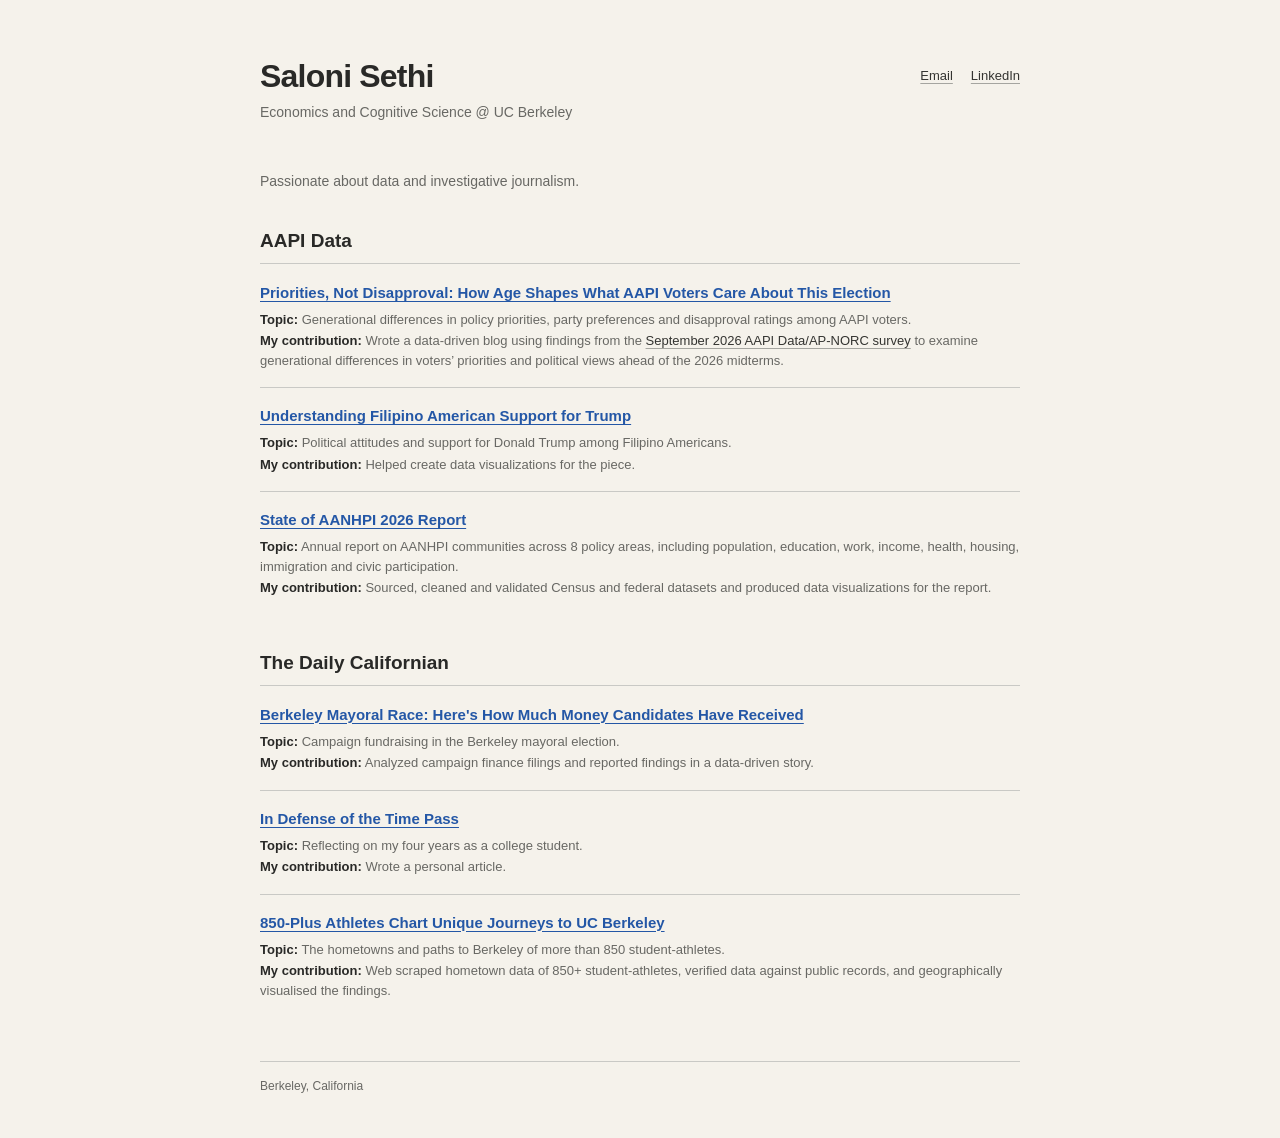
==== commit c8f15193: "Update intro paragraph in index.html" ====
--- a/index.html
+++ b/index.html
@@ -20,7 +20,7 @@
       </nav>
     </header>
 
-    <p class="intro">Selected reporting, research and data visualization.</p>
+    <p class="intro">Passionate about data and investigative journalism.</p>
 
     <section class="work-section">
       <h2>AAPI Data</h2>
--- a/style.css
+++ b/style.css
@@ -3,7 +3,7 @@
 }
 
 :root {
-  --background: #e8e8e6;
+  --background: #f5f2eb;
   --text: #292927;
   --muted: #686864;
   --rule: #c9c9c5;
@@ -107,7 +107,10 @@
 }
 
 h3 a {
-  text-decoration: none;
+  color: #2457a6;
+  text-decoration: underline;
+  text-decoration-color: #2457a6;
+  text-underline-offset: 3px;
 }
 
 h3 a:hover {
